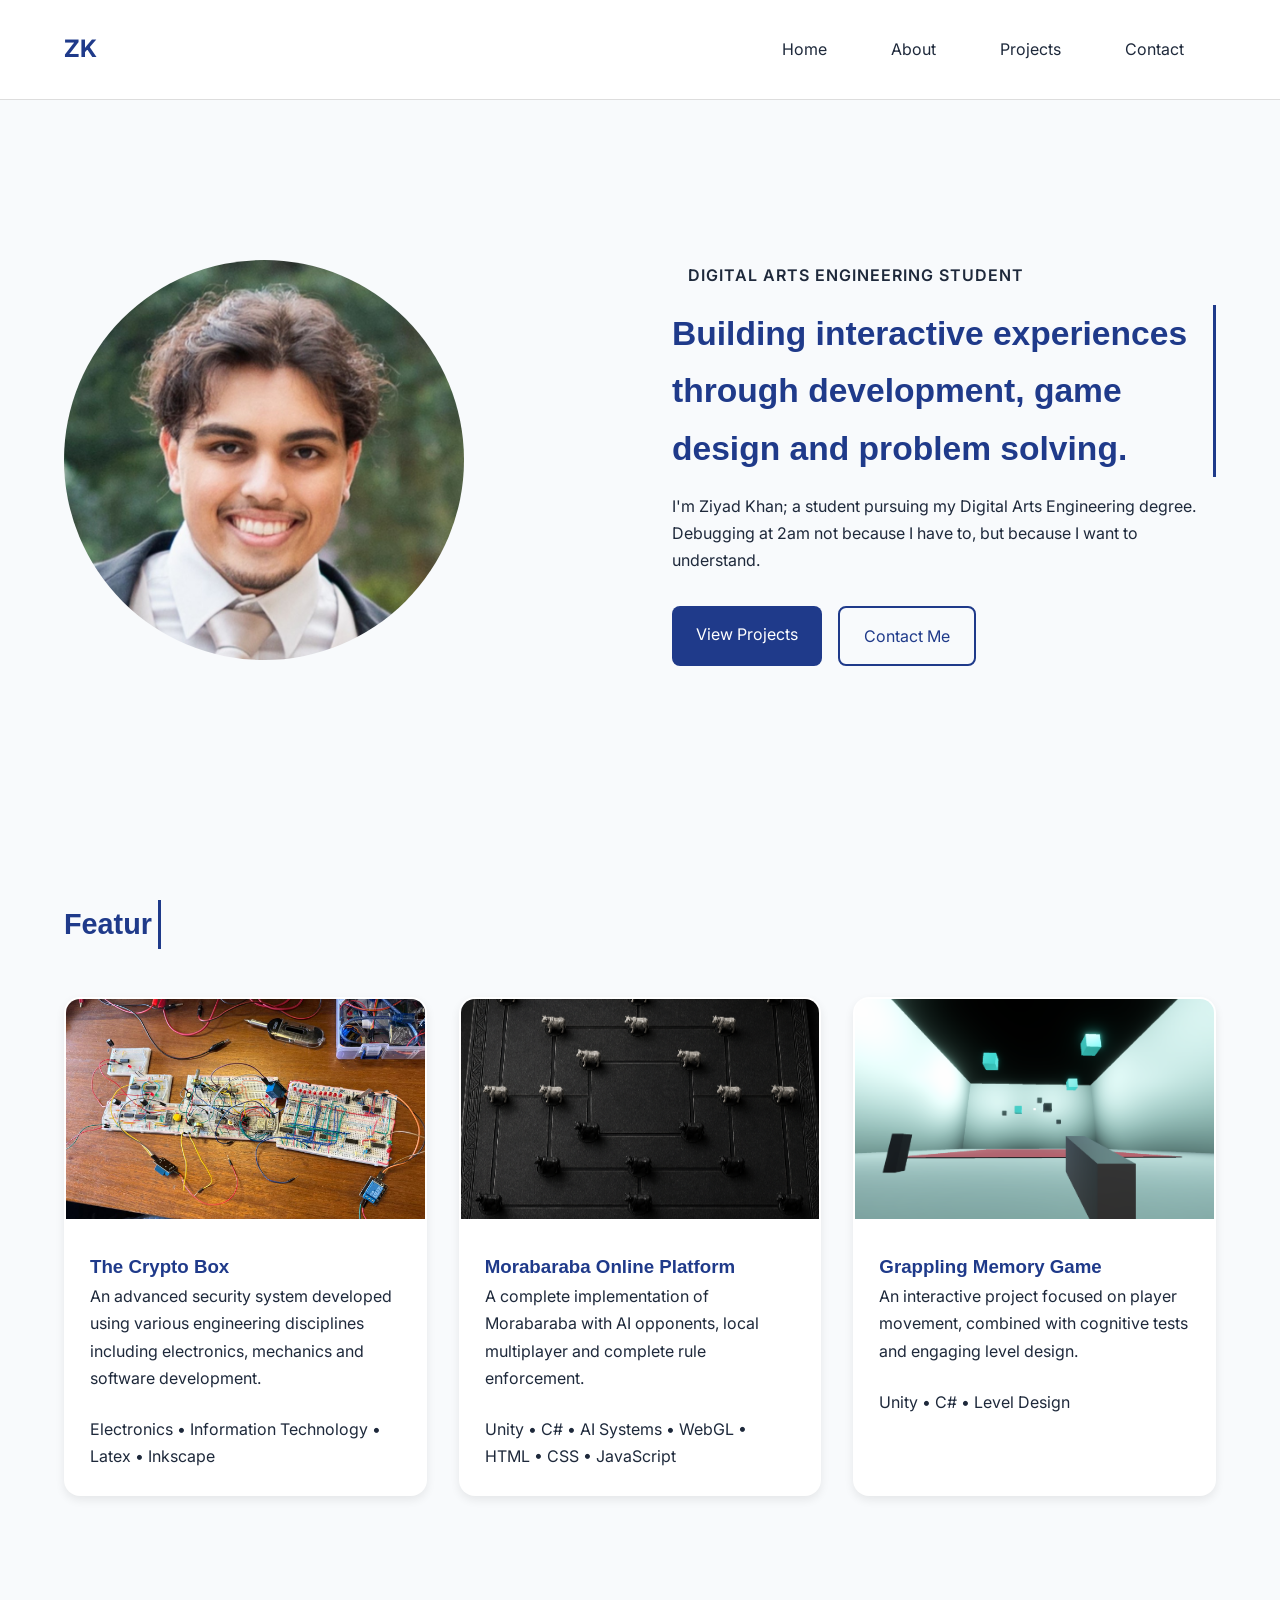
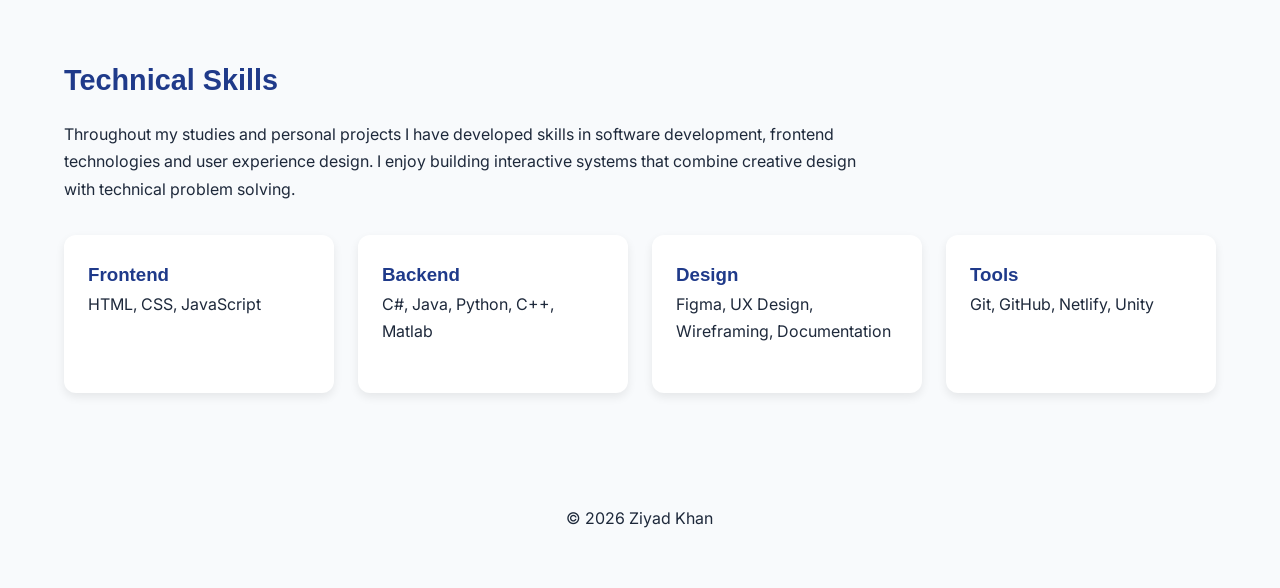
==== 2869715_FINAL_Web/index.html @ 1d21f42b "website" ====
<!DOCTYPE html>

<html lang="en">
<head>
    <meta charset="UTF-8">
    <meta name="viewport" content="width=device-width, initial-scale=1.0">
    <title>Ziyad Khan | Portfolio</title>

<link rel="stylesheet" href="css/style.css">

<link rel="preconnect" href="https://fonts.googleapis.com">
<link href="https://fonts.googleapis.com/css2?family=Inter:wght@300;400;500;600;700&family=Poppins:wght@500;600;700&display=swap" rel="stylesheet">

<script src="js/typing.js" defer></script>
<script src="js/nav.js" defer></script>
<script src="js/scroll-reveal.js" defer></script>

</head>

<body>

<header id="navbar"></header>

<main>

    <section class="hero">

    <div class="container hero-layout">

        <div class="hero-image">

            <img src="assets/images/profile1.jpeg"
                 alt="Ziyad Khan">

        </div>

        <div class="hero-content">

            <p class="hero-tag reveal-up">
                Digital Arts Engineering Student
            </p>

            <h1 class="reveal-up">
                Building interactive experiences through
                development, game design and problem solving.
            </h1>

            <p class="hero-description reveal-up">
                I'm Ziyad Khan; a student pursuing my Digital Arts Engineering degree. Debugging at 2am not because I have to, but because I want to understand.
            </p>

            <div class="hero-buttons reveal-up">

                <a href="projects.html" class="btn-primary">
                    View Projects
                </a>

                <a href="contact.html" class="btn-secondary">
                    Contact Me
                </a>

            </div>

        </div>

    </div>

</section>

    <section class="featured-projects reveal-up">
        <div class="container">

            <h2 class="typing-heading" data-text="Featured Projects"></h2>

            <div class="project-grid reveal-up"> 

                <article class="project-card"> 

                    <img src="assets/images/crypto-box.png" alt="The Crypto Box">

                    <div class="card-content">

                        <h3>The Crypto Box</h3>

                        <p>
                            An advanced security system
                            developed using various engineering disciplines including
                            electronics, mechanics and software development.
                        </p>

                        <span>Electronics • Information Technology • Latex • Inkscape</span>

                    </div>

                </article>

                <article class="project-card">

                    <img src="assets/images/morabaraba.png" alt="Morabaraba">

                    <div class="card-content">

                        <h3>Morabaraba Online Platform</h3>

                        <p>
                            A complete implementation of Morabaraba
                            with AI opponents, local multiplayer and
                            complete rule enforcement.
                        </p>

                        <span>Unity • C# • AI Systems • WebGL • HTML • CSS • JavaScript</span>

                    </div>

                </article>

                <article class="project-card">

                    <img src="assets/images/grappling-game.png" alt="Grappling Game">

                    <div class="card-content">

                        <h3>Grappling Memory Game</h3>

                        <p>
                            An interactive project focused
                            on player movement, combined with 
                            cognitive tests and engaging level
                            design.
                        </p>

                        <span>Unity • C# • Level Design</span>

                    </div>

                </article>

            </div>

        </div>
    </section>

    <section class="skills-preview">

    <div class="container">

        <h2 class="reveal-up">Technical Skills</h2>

        <p class="skills-text reveal-up">
            Throughout my studies and personal projects I have developed
            skills in software development, frontend technologies and user
            experience design. I enjoy building interactive systems that
            combine creative design with technical problem solving.
        </p>

        <div class="skills-grid reveal-up">

            <div class="skill-card">
                <h3>Frontend</h3>
                <p>HTML, CSS, JavaScript</p>
            </div>

            <div class="skill-card">
                <h3>Backend</h3>
                <p>C#, Java, Python, C++, Matlab</p>
            </div>

            <div class="skill-card">
                <h3>Design</h3>
                <p>Figma, UX Design, Wireframing, Documentation</p>
            </div>

            <div class="skill-card">
                <h3>Tools</h3>
                <p>Git, GitHub, Netlify, Unity</p>
            </div>

        </div>

    </div>

</section>
</main>

<footer>

    <div class="container">

        <p>
            © 2026 Ziyad Khan
        </p>

    </div>

</footer>



</body>
</html>
---- 2869715_FINAL_Web/css/style.css ----
:root{
    --primary:#1F3A8A;
    --accent:#14B8A6;
    --bg:#F8FAFC;
    --text:#1E293B;
}

body.dark-mode{
    --bg:#111827;
    --surface:#1f2937;
    --text:#f3f4f6;
    --border:#374151;
}

*{
    margin:0;
    padding:0;
    box-sizing:border-box;
}

body{
    font-family:'Inter',sans-serif;
    background:var(--bg);
    color:var(--text);
    line-height:1.7;
}

p{
    margin-bottom:1.5rem;
}

.container{
    width:90%;
    max-width:1200px;
    margin:auto;
}

h1{
    color:var(--primary);
    font-family:'Rubik',sans-serif;
    font-size:2.5rem;
    margin-bottom:1rem;
    border-right:3px solid var(--primary);
}

#projects-heading{
    font-size:3rem;
}

h2{
    color:var(--primary);
    font-family:'Rubik',sans-serif;
    margin-bottom:1rem;
    font-size:1.8rem;
}

h3{
    color:var(--primary);
    font-family:'Rubik',sans-serif;
}

/* reveals */
.reveal-up{
    opacity:0;
    transform:translateY(40px);

    transition:
        opacity 0.8s ease,
        transform 0.8s ease;
}

.reveal-up.active{
    opacity:1;
    transform:translateY(0);
}

.main-nav{
    background:white;
    border-bottom:1px solid #ddd;
}

.nav-wrapper{
    display:flex;
    justify-content:space-between;
    align-items:center;
    padding:1rem 0;
}

.logo{
    text-decoration:none;
    color:var(--primary);
    font-weight:700;
    font-size:1.5rem;
}

.nav-links {
    display:flex;
    gap:2rem;
    list-style:none;
    padding:0.75rem 1rem;
     text-decoration:none;
    color:var(--text);
    border-radius:20px;
    
    transition:
        background-color 0.3s ease,
        color 0.3s ease,
        transform 0.3s ease,
        box-shadow 0.3s ease;
}
.nav-links a{
    display:inline-block;
    padding:0.5rem 1rem;
    border-radius:12px;
}

.nav-links a:hover{
    background-color:#9bbaf9;
    transform: scale(1.05);

    box-shadow:0 12px 24px rgba(0,0,0,0.15);
}

.nav-links a{
    text-decoration:none;
    color:var(--text);
}

.hero{
    min-height:80vh;
    display:flex;
    align-items:center;
}

.hero-layout{
    display:flex;
    align-items:center;
    justify-content:space-between;
    gap:4rem;
}

.hero-image{
    flex:1;
}

.hero-image img{
    width:100%;
    max-width:400px;
    border-radius:50%;
    display:block;
}

.hero-tag{
    color:var(--secondary);
    padding:0.5rem 1rem;
    display:inline-block;
    font-weight:600;
    margin-bottom:0.5rem;
    text-transform:uppercase;
    letter-spacing:1px;
}

.hero-content{
    flex:1;
}

.hero-content h1{
    font-size:2.1rem;
    margin-bottom:1rem;
}

.hero-description{
    margin-bottom:2rem;
}

.hero-buttons{
    display:flex;
    gap:1rem;
}

.btn-primary{
    background:var(--primary);
    color:white;
    padding:0.9rem 1.5rem;
    text-decoration:none;
    border-radius:8px;
    transition:
        transform 0.3s ease,
        box-shadow 0.3s ease;
}

.btn-primary:hover{
    transform: scale(1.05);

    box-shadow:0 12px 24px rgba(27, 0, 116, 0.545);
}

.btn-secondary{
    border:2px solid var(--primary);
    color:var(--primary);
    padding:0.9rem 1.5rem;
    text-decoration:none;
    border-radius:8px;
    transition:
        transform 0.3s ease,
        box-shadow 0.3s ease;
}

.btn-secondary:hover{
    transform: scale(1.05);

    box-shadow:0 12px 24px rgba(0,0,0,0.15);
}

.featured-projects{
    padding:5rem 0;
}

.project-grid{
    display:grid;
    grid-template-columns:repeat(3,1fr);
    gap:2rem;
    margin-top:2rem;
}

.project-card{
    background:white;
    border-radius:12px;
    overflow:hidden;
    box-shadow:0 4px 10px rgba(0,0,0,0.08);

    transition:
        transform 0.3s ease,
        box-shadow 0.3s ease;
}

.project-card:hover{
    transform: scale(1.05);

    box-shadow:0 12px 24px rgba(0,0,0,0.15);
}

.project-card img{
    width:100%;
    height:220px;
    object-fit:cover;
}

.card-content{
    padding:1.5rem;
}

.skills-preview{
    padding:5rem 0;
}

.skills-preview h2{
    margin-bottom:1rem;
}

.skills-text{
    max-width:800px;
    margin-bottom:2rem;
}

.skills-grid{
    display:grid;
    grid-template-columns:repeat(4,1fr);
    gap:1.5rem;
}

.skill-card{
    background:white;
    padding:1.5rem;

    border-radius:12px;

    box-shadow:0 4px 10px rgba(0,0,0,0.08);

    transition:
        transform 0.3s ease,
        box-shadow 0.3s ease;
}

.skill-card:hover{
    transform:translateY(-6px);

    box-shadow:0 12px 24px rgba(0,0,0,0.15);
}

/* about start: */

.about-hero{
    padding:6rem 0;
}

.about-layout{
    display:flex;
    align-items:center;
    gap:4rem;
}

.about-image img{
    width:350px;
    border-radius:20px;
}

.typing-heading{
    display:inline-block;
    border-right:3px solid var(--primary);
    padding-right:6px;
    animation:blink 0.8s infinite;
}

.timeline-heading{
    display:block;
    text-align:center;
    margin-bottom:4rem;
}

@keyframes blink{

    50%{
        border-color:transparent;
    }

}

.about-content{
    flex:1;
}

.journey,
.education,
.building,
.strengths,
.interests,
.cv-section{
    padding:2rem 0;
}

.about-heading{
    text-align:center;
    align-items:center;
    margin-bottom:2rem;
}

.interest-grid{
    display:grid;
    grid-template-columns:repeat(3,1fr);
    gap:2rem;
    margin-top:2rem;
}

.interest-card{
    background:white;
    padding:2rem;
    border-radius:12px;
    box-shadow:0 4px 10px rgba(0,0,0,0.08);
    
    transition:
        transform 0.3s ease;
}

.interest-card:hover{
    transform:translateY(-6px);
    box-shadow:0 12px 24px rgba(0,0,0,0.15);
}

.strength-list{
    display:grid;
    grid-template-columns:repeat(2,1fr);
    gap:1rem;

    list-style:none;
    margin-top:2rem;

}

.strength-list li{
    background:white;
    padding:1rem;
    border-radius:8px;
    border:2px solid transparent;
    box-shadow:0 4px 10px rgba(0,0,0,0.08);

    transition:
        border-color 0.3s ease,
        color 0.3s ease,
        transform 0.3s ease;
}

.strength-list li:hover{
    border-color:var(--primary);
    color:var(--primary);
    background:rgba(74, 138, 242, 0.05);
    transform:translateY(-3px);
}

.timeline{
    position:relative;
    margin-top:4rem;
}

.timeline::before{
    content:"";
    position:absolute;
    left:50%;
    transform:translateX(-50%);
    width:4px;
    height:100%;
    background:#d1d5db;
}

.timeline-item{
    position:relative;
    width:50%;
    margin-bottom:4rem;
}

.timeline-item.left{
    left:0;
    padding-right:3rem;
    transition:
        transform 0.3s ease;
}
.timeline-item.left:hover{
    transform:translateX(-4px);
}

.timeline-item.right{
    left:50%;
    padding-left:3rem;
    transition:
        transform 0.3s ease;
}

.timeline-item.right:hover{
    transform:translateX(4px);
}

.timeline-content{
    background:white;
    padding:2rem;
    border-radius:16px;
    border:2px solid transparent;
    box-shadow:0 10px 25px rgba(0,0,0,0.08);

    transition:
        border-color 0.3s ease,
        transform 0.3s ease;
}

.timeline-content:hover{
    border-color:var(--primary);
}

.timeline-item::after{
    content:"";
    position:absolute;
    top:30px;
    width:20px;
    height:20px;
    border-radius:50%;
    background:var(--primary);
}

.timeline-item.left::after{
    right:-10px;
}

.timeline-item.right::after{
    left:-10px;
}

.timeline-content{
    transition:
        opacity 0.8s ease,
        transform 0.8s ease;
}

.timeline-item.left.hidden .timeline-content{
    opacity:0;
    transform:translateX(40px);
}

.timeline-item.right.hidden .timeline-content{
    opacity:0;
    transform:translateX(-40px);
}

.timeline-item.left .timeline-content,
.timeline-item.right .timeline-content{
    opacity:1;
    transform:translateX(0);
}

/* projects start */

.projects-hero{
    padding:6rem 0 3rem;
    text-align:center;
}

.projects-hero p{
    max-width:700px;
    margin:auto;
}

.project-filters{
    display:flex;
    justify-content:center;
    gap:1rem;
    flex-wrap:wrap;
}

.filter-btn{

    padding:.8rem 1.4rem;

    border:none;

    border-radius:10px;

    cursor:pointer;

    transition:.3s;
}

.filter-btn:hover,
.filter-btn.active{
    background:var(--primary);
    color:white;
    transform: scale(1.05);

    box-shadow:0 12px 24px rgba(0,0,0,0.15);
}

.projects-grid{
    display:grid;

    grid-template-columns:
        repeat(auto-fit,minmax(320px,1fr));

    gap:2rem;
    margin-top:3rem;
}

.project-card{
    background:white;
    border-radius:16px;
    overflow:hidden;
    border:2px solid transparent;

    transition:
        transform .3s ease,
        border-color .3s ease;
}

.project-card:hover{
    transform:translateY(-8px) scale(1.02);
    border-color:var(--primary);
}

.project-card img{
    width:100%;
    height:220px;
    object-fit:cover;
}

.project-content{
    padding:1.5rem;
}

.project-tags{
    display:flex;
    gap:.5rem;
    flex-wrap:wrap;
    margin:1rem 0;
}

.project-tags span{
    padding:.4rem .8rem;
    border-radius:50px;
    background:#f2f2f2;
}

.modal {
    position: fixed;
    inset: 0;
    background: rgba(0,0,0,0.7);
    display: flex;
    justify-content: center;
    align-items: center;
    opacity: 0;
    visibility: hidden;
    transition: 0.3s;
    z-index: 1000;
}

.modal.show {
    opacity: 1;
    visibility: visible;
}

.modal-content {
    background: white;
    width: min(900px, 90%);
    height: 90vh;

    border-radius: 16px;
    overflow: hidden;

    display: flex;
    flex-direction: column;

    position: relative;
}

#modal-image {
    width: 100%;
    height: 350px;
    object-fit: cover;

    flex-shrink: 0;
}

.modal-body {
    padding: 2rem;
    overflow-y: auto;
    flex: 1;
}

.close-modal{
    position:absolute;
    top:15px;
    right:20px;
    border:none;
    background:none;
    font-size:2rem;
    cursor:pointer;
}

@keyframes modalPop{
    from{
        transform:scale(.9);
        opacity:0;
    }

    to{
        transform:scale(1);
        opacity:1;
    }
}

.learn-more{
    cursor:pointer;
    transition:.3s;
    padding:.5rem 1rem;
    border-radius:10px;
}

.learn-more:hover{
    background:var(--primary);
    color:white;
    transform: scale(1.05);

    box-shadow:0 12px 24px rgba(0,0,0,0.15);
}

/* contact start */

#contact-heading{
    font-size:3rem;
}

.contact-header{
    background:var(--primary);
    color:white;
    padding:2rem;
    text-align:center;
    border-radius:20px 20px 0 0;
}

.contact-hero {
    padding: 6rem 0 3rem;
    text-align: center;
}

.contact-hero p {
    max-width: 700px;
    margin: 1rem auto 0;
}

.contact-section {
    margin-top: 3rem;
}

.contact-header {
    background: var(--primary);
    color: white;
    padding: 2rem;
    text-align: center;
    border-radius: 20px 20px 0 0;
    margin-bottom: 0;
}

.contact-grid {
    display: grid;
    grid-template-columns: 1fr 1fr;

    border-left: 1px solid #ddd;
    border-right: 1px solid #ddd;
}

.contact-form-wrapper {
    padding: 2rem;
    border-right: var(--primary) 4px solid;
    border-left: var(--primary) 4px solid;
}

.contact-form-wrapper h3 {
    margin-bottom: 2rem;
}

.contact-form-wrapper input,
.contact-form-wrapper textarea {
    width: 100%;
    padding: 1rem;
    border: 2px solid #ddd;
    border-radius: 12px;
    margin-bottom: 1rem;
    font-family: inherit;
}

.submit-btn {
    width: 100%;
    padding: 1rem;
    border: none;
    border-radius: 12px;
    background: var(--primary);
    color: white;
    cursor: pointer;
    transition: 0.3s ease;
}

.submit-btn:hover {
    border-color: var(--accent);
    transform: translateY(-2px);
    box-shadow: 0 12px 24px rgba(0,0,0,0.15);
    transform: scale(1.03);
}

.contact-details {
    padding: 2rem;
    border-right: var(--primary) 4px solid;
}

.contact-details h3 {
    margin-bottom: 2rem;
}

.contact-box {
    display: block;
    text-decoration: none;
    color: inherit;
    padding: 1.25rem;
    margin-bottom: 1rem;
    border: 2px solid #ddd;
    border-radius: 12px;
    text-align: center;
    transition: 0.3s ease;

}

.contact-box:hover {
    border-color: var(--primary);
    color: var(--primary);
    transform: translateY(-3px);
    box-shadow: 0 12px 24px rgba(0,0,0,0.15);
}

.cv-section {

    padding: 2rem;

    text-align: center;

    background: #f5f5f5;
    border: var(--primary) 4px solid;

    border-radius: 0 0 20px 20px;
}

.cv-button {
    display: inline-block;
    padding: 1rem 2rem;
    background: var(--primary);
    color: white;
    text-decoration: none;
    border: none;
    border-radius: 12px;
    transition: 0.3s ease;
}

.cv-button:hover {
    border-color: var(--accent);
    transform: translateY(-2px);
    box-shadow: 0 12px 24px rgba(0,0,0,0.15);
    transform: scale(1.05);
}

.error {
    display: block;
    color: red;
    font-size: 0.85rem;
    margin-bottom: 1rem;
}

footer{
    text-align:center;
    padding:2rem;
}

.hamburger{
    display:none;
}

@media(max-width:768px){

    .hamburger{
        display:block;
    }

    .nav-links{
        display:none;
        flex-direction:column;
        position:absolute;
        top:70px;
        left:0;
        width:100%;
        background:white;
        padding:1rem;
    }

    .nav-links.show{
        display:flex;
    }

    .project-grid{
        grid-template-columns:1fr;
    }

    .hero h1{
        font-size:2rem;
    }

    .hero-buttons{
        flex-direction:column;
    }

    .about-layout{
        flex-direction:column;
        text-align:center;
    }

    .interest-grid{
        grid-template-columns:1fr;
    }

    .strength-list{
        grid-template-columns:1fr;
    }

    .timeline::before{
        left:20px;
    }

    .timeline-item{
        width:100%;
        left:0 !important;

        padding-left:60px;
        padding-right:0;
    }

    .timeline-item::after{
        left:10px !important;
    }

    .intro-layout {
        grid-template-columns: 1fr;
    }

    .contact-grid {
        grid-template-columns: 1fr;
    }

    .contact-form-wrapper {
        border-right: none;
        border-bottom: 1px solid #ddd;
    }
}
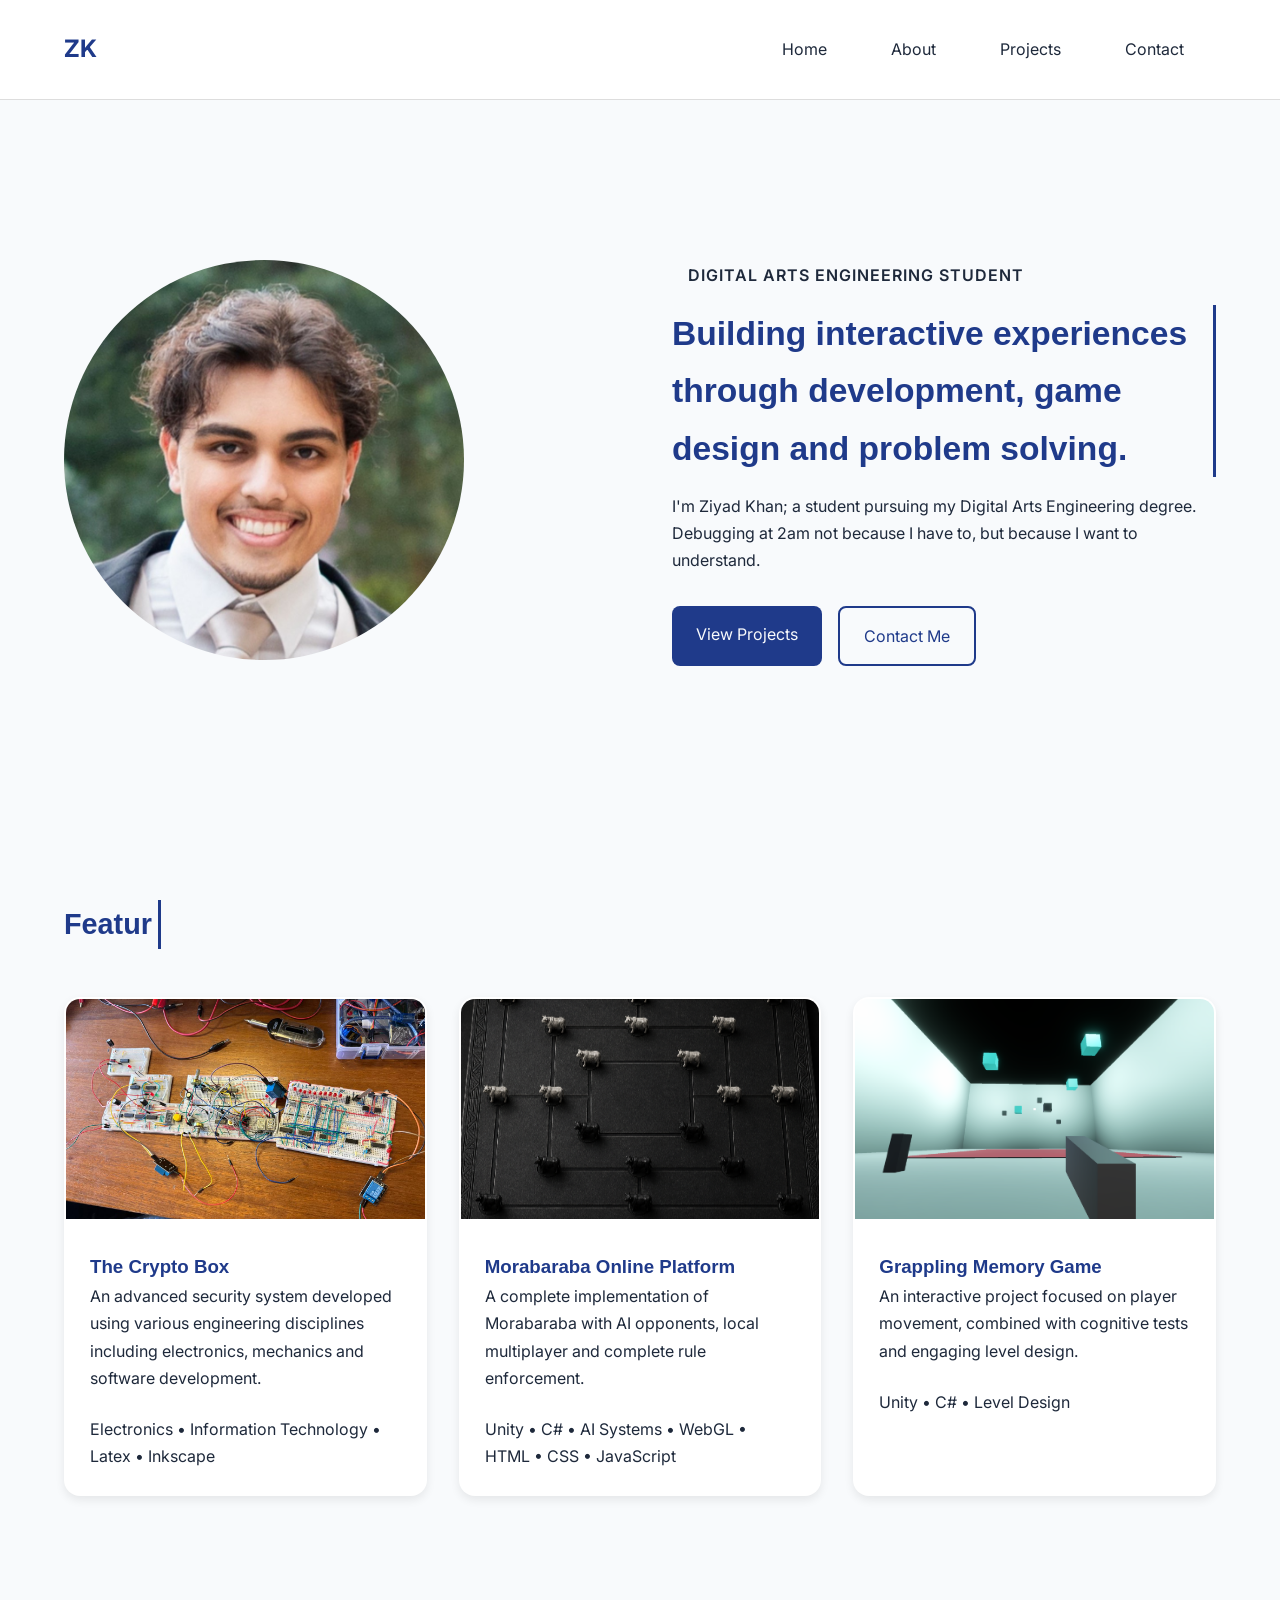
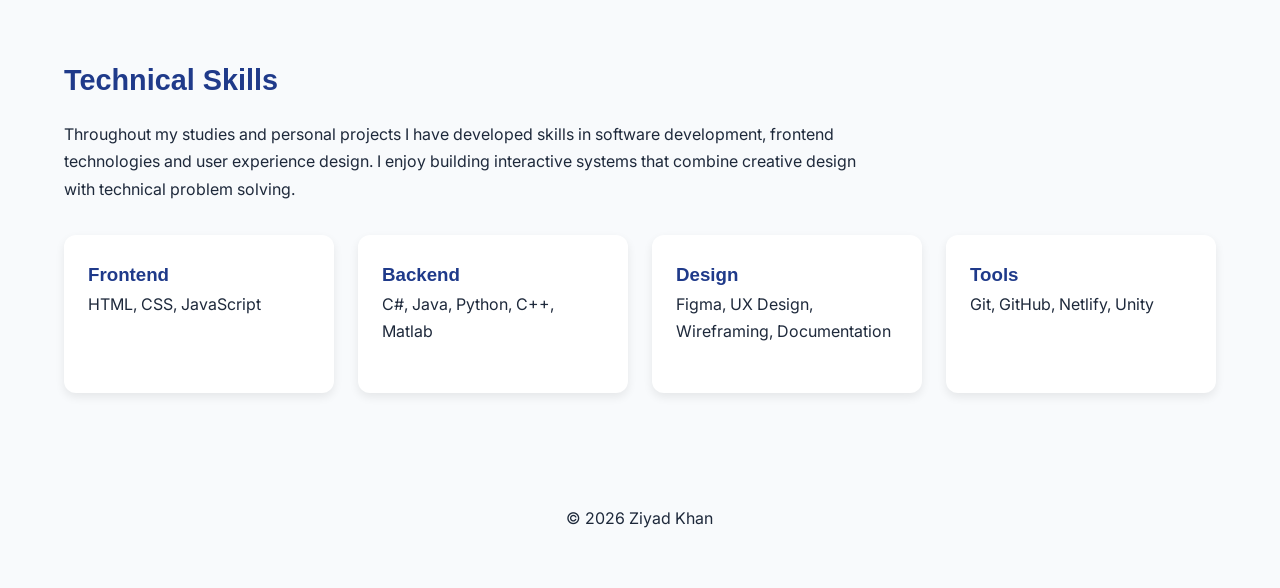
==== commit 4f112f55: "mobile stuff" ====
--- a/2869715_FINAL_Web/index.html
+++ b/2869715_FINAL_Web/index.html
@@ -25,47 +25,47 @@
 
     <section class="hero">
 
-    <div class="container hero-layout">
-
-        <div class="hero-image">
-
-            <img src="assets/images/profile1.jpeg"
-                 alt="Ziyad Khan">
+        <div class="container hero-layout">
+
+            <div class="hero-image">
+
+                <img src="assets/images/profile1.jpeg"
+                    alt="Ziyad Khan">
+
+            </div>
+
+            <div class="hero-content">
+
+                <p class="hero-tag reveal-up">
+                    Digital Arts Engineering Student
+                </p>
+
+                <h1 class="reveal-up">
+                    Building interactive experiences through
+                    development, game design and problem solving.
+                </h1>
+
+                <p class="hero-description reveal-up">
+                    I'm Ziyad Khan; a student pursuing my Digital Arts Engineering degree. Debugging at 2am not because I have to, but because I want to understand.
+                </p>
+
+                <div class="hero-buttons reveal-up">
+
+                    <a href="projects.html" class="btn-primary">
+                        View Projects
+                    </a>
+
+                    <a href="contact.html" class="btn-secondary">
+                        Contact Me
+                    </a>
+
+                </div>
+
+            </div>
 
         </div>
 
-        <div class="hero-content">
-
-            <p class="hero-tag reveal-up">
-                Digital Arts Engineering Student
-            </p>
-
-            <h1 class="reveal-up">
-                Building interactive experiences through
-                development, game design and problem solving.
-            </h1>
-
-            <p class="hero-description reveal-up">
-                I'm Ziyad Khan; a student pursuing my Digital Arts Engineering degree. Debugging at 2am not because I have to, but because I want to understand.
-            </p>
-
-            <div class="hero-buttons reveal-up">
-
-                <a href="projects.html" class="btn-primary">
-                    View Projects
-                </a>
-
-                <a href="contact.html" class="btn-secondary">
-                    Contact Me
-                </a>
-
-            </div>
-
-        </div>
-
-    </div>
-
-</section>
+    </section>
 
     <section class="featured-projects reveal-up">
         <div class="container">
--- a/2869715_FINAL_Web/css/style.css
+++ b/2869715_FINAL_Web/css/style.css
@@ -72,6 +72,11 @@
 .reveal-up.active{
     opacity:1;
     transform:translateY(0);
+}
+
+nav{
+    position:relative;
+    z-index:1000;
 }
 
 .main-nav{
@@ -180,7 +185,7 @@
 
 .btn-primary{
     background:var(--primary);
-    color:white;
+    color:var(--bg);
     padding:0.9rem 1.5rem;
     text-decoration:none;
     border-radius:8px;
@@ -515,15 +520,10 @@
 }
 
 .filter-btn{
-
     padding:.8rem 1.4rem;
-
     border:none;
-
     border-radius:10px;
-
     cursor:pointer;
-
     transition:.3s;
 }
 
@@ -538,7 +538,6 @@
 
 .projects-grid{
     display:grid;
-
     grid-template-columns:
         repeat(auto-fit,minmax(320px,1fr));
 
@@ -781,11 +780,8 @@
 }
 
 .cv-section {
-
     padding: 2rem;
-
     text-align: center;
-
     background: #f5f5f5;
     border: var(--primary) 4px solid;
 
@@ -830,17 +826,50 @@
 
     .hamburger{
         display:block;
+        cursor:pointer;
+        border:none;
+        border-radius:8px;
+        padding:0.5rem;
     }
 
     .nav-links{
         display:none;
         flex-direction:column;
         position:absolute;
+        border:1px solid #ddd;
+        border-radius:0 0 12px 12px;
         top:70px;
         left:0;
         width:100%;
         background:white;
         padding:1rem;
+        text-align:center;
+    }
+
+    .hero{
+        min-height:auto;
+        padding:4rem 0;
+    }
+
+    .hero-layout{
+        flex-direction:column;
+        text-align:center;
+        gap:2rem;
+    }
+
+    .hero-image{
+        display:flex;
+        justify-content:center;
+    }
+
+    .hero-image img{
+        max-width:250px;
+        width:100%;
+    }
+
+    .hero-buttons{
+        justify-content:center;
+        flex-wrap:wrap;
     }
 
     .nav-links.show{
@@ -851,12 +880,25 @@
         grid-template-columns:1fr;
     }
 
+    .skills-grid{
+        grid-template-columns:1fr;
+    }
+
+    .featured-projects{
+        text-align: center;
+    }
+
+    .hero-tag{
+        padding:0.3rem 0.8rem;
+        font-size:0.85rem;
+    }
+
     .hero h1{
-        font-size:2rem;
-    }
-
-    .hero-buttons{
-        flex-direction:column;
+        font-size:1.5rem;
+    }
+
+    .hero-description{
+        font-size:0.95rem;
     }
 
     .about-layout{
@@ -888,6 +930,10 @@
         left:10px !important;
     }
 
+    .modal-image{
+        max-height:200px;
+    }
+
     .intro-layout {
         grid-template-columns: 1fr;
     }
@@ -896,8 +942,11 @@
         grid-template-columns: 1fr;
     }
 
+    .contact-details {
+        border-left: var(--primary) 4px solid;
+    }
+
     .contact-form-wrapper {
-        border-right: none;
         border-bottom: 1px solid #ddd;
     }
 }
